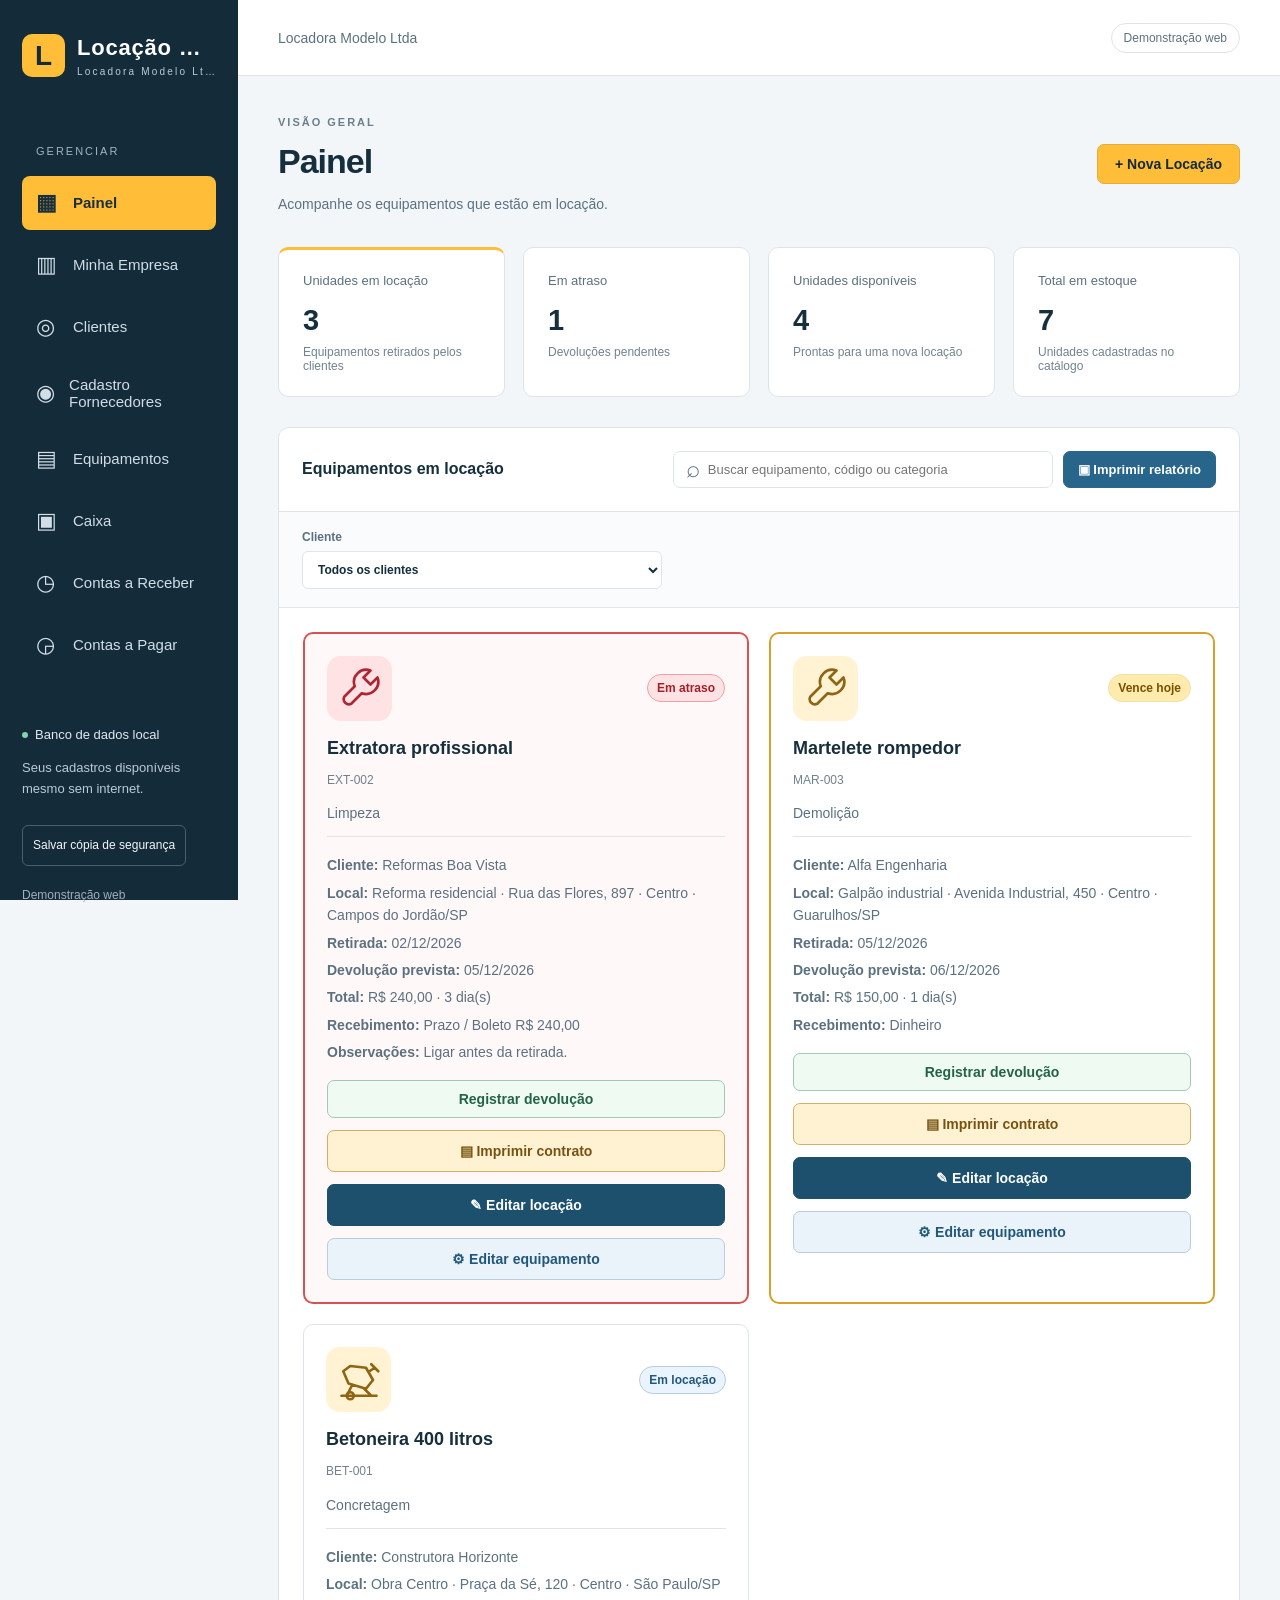
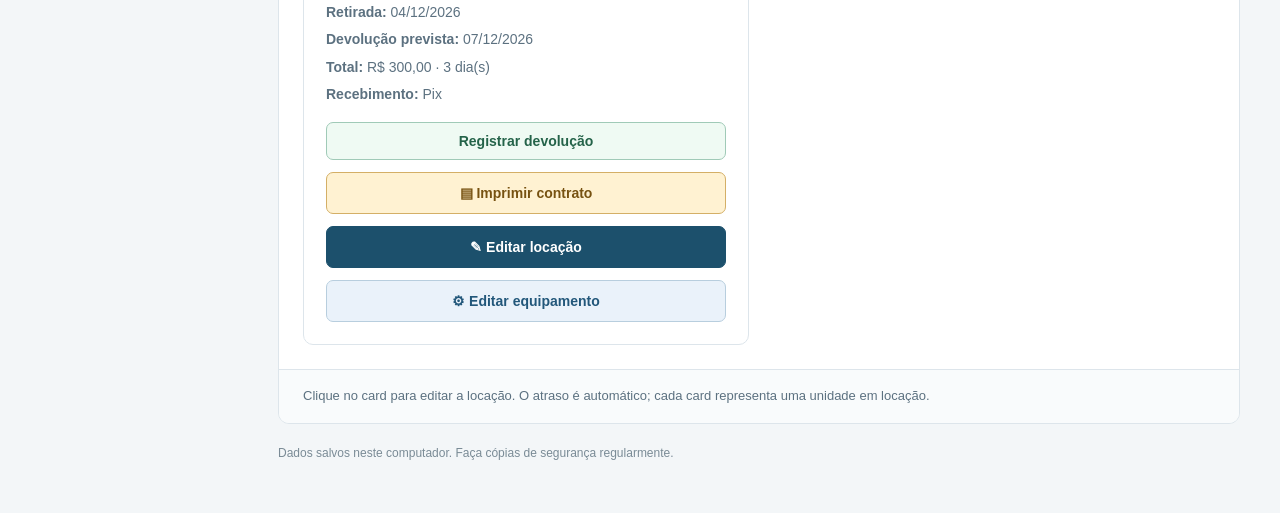
==== docs/index.html @ 682573c7 "Publica demonstracao web do sistema" ====
<!doctype html>
<html lang="pt-BR"><head><meta charset="utf-8"><meta name="viewport" content="width=device-width,initial-scale=1"><meta http-equiv="Content-Security-Policy" content="default-src 'self'; script-src 'self'; style-src 'self'; img-src 'self' data:; connect-src 'none'; object-src 'none'; base-uri 'none'; form-action 'none'"><title>Locação • Gestão de equipamentos</title><link rel="stylesheet" href="style.css"></head>
<body><div class="shell"><aside class="sidebar"><div class="brand"><span class="brand-icon" id="brand-icon"><span id="brand-letter">L</span><img id="brand-logo" alt="Logotipo da empresa" hidden></span><div class="brand-copy"><strong id="brand-name">LOCAÇÃO</strong><small id="brand-tagline">EQUIPAMENTOS</small></div></div><p class="nav-label">GERENCIAR</p><nav aria-label="Navegação principal"><button class="nav-item active" data-view="dashboard" aria-current="page"><span aria-hidden="true">▦</span> Painel</button><button class="nav-item" data-view="company"><span aria-hidden="true">▥</span> Minha Empresa</button><button class="nav-item" data-view="clients"><span aria-hidden="true">◎</span> Clientes</button><button class="nav-item" data-view="suppliers"><span aria-hidden="true">◉</span> Cadastro Fornecedores</button><button class="nav-item" data-view="equipment"><span aria-hidden="true">▤</span> Equipamentos</button><button class="nav-item" data-view="cash"><span aria-hidden="true">▣</span> Caixa</button><button class="nav-item" data-view="receivables"><span aria-hidden="true">◷</span> Contas a Receber</button><button class="nav-item" data-view="payables"><span aria-hidden="true">◶</span> Contas a Pagar</button></nav><div class="sidebar-foot"><div class="local-badge"><span></span> Banco de dados local</div><p>Seus cadastros disponíveis<br>mesmo sem internet.</p><button id="backup" class="backup-button">Salvar cópia de segurança</button><small>Demonstração web</small></div></aside>
<main><header class="topbar"><span id="topbar-company">Construção & manutenção</span><span class="pill">Demonstração web</span></header><div class="content"><div class="title-row"><div><p class="eyebrow">CADASTROS</p><h1 id="title">Clientes</h1><p id="subtitle">Seus clientes e os endereços de cada obra, em um só lugar.</p></div><button id="new-record" class="primary">+ Novo cliente</button></div><div class="stats" id="stats"></div><section class="list-panel" aria-label="Cadastros"><div class="list-toolbar"><h2 id="list-title">Todos os clientes</h2><div class="list-toolbar-actions"><label class="search"><span aria-hidden="true">⌕</span><input id="search" type="search" placeholder="Buscar nome, CPF/CNPJ ou telefone" aria-label="Buscar cadastros"></label><button id="print-report" type="button" class="report-button">▣ Imprimir relatório</button></div></div><div id="cash-query" class="cash-query"><button id="toggle-cash-query" type="button" class="secondary">⌕ Consultar outro período</button><div id="cash-controls" class="cash-controls" hidden><label>Período<select id="cash-period"><option value="today">Hoje</option><option value="7">Últimos 7 dias</option><option value="30">Últimos 30 dias</option><option value="month">Este mês</option><option value="all">Todo o período</option></select></label><label>Forma de pagamento<select id="cash-method"><option value="all">Todas as formas</option><option value="cash">Dinheiro</option><option value="pix">Pix</option><option value="debit">Débito</option><option value="credit">Crédito</option></select></label><div class="cash-breakdown"><h3>Resumo por forma de pagamento</h3><div id="cash-summary"></div></div><label class="cash-quick-search">Buscar movimentação<input id="cash-search" type="search" placeholder="Cliente ou equipamento"></label></div></div><div id="records" aria-live="polite"><div class="empty">Carregando cadastros…</div></div></section><p class="footnote">Dados salvos neste computador. Faça cópias de segurança regularmente.</p></div></main></div>
<dialog id="editor" aria-labelledby="editor-title"><form id="record-form" novalidate><header class="dialog-header"><div><p class="eyebrow">CADASTRO</p><h2 id="editor-title">Novo cliente</h2></div><button type="button" class="icon-button" id="close-editor" aria-label="Fechar cadastro">×</button></header><div id="editor-tabs" role="tablist" aria-label="Dados do cadastro"></div><div id="form-body"></div><div id="form-error" role="alert" hidden></div><footer class="dialog-footer"><span>* Campos obrigatórios</span><div><button type="button" id="cancel-editor" class="secondary">Cancelar</button><button type="submit" id="save" class="primary">Salvar cadastro</button></div></footer></form></dialog>
<dialog id="confirm" aria-labelledby="confirm-title"><h2 id="confirm-title">Excluir cadastro?</h2><p id="confirm-text"></p><div class="confirm-actions"><button id="cancel-delete" class="secondary">Cancelar</button><button id="confirm-delete" class="danger">Excluir cadastro</button></div></dialog><div id="toast" role="status" hidden></div><script src="demo-api.js"></script><script src="equipment-icons.js"></script><script src="rental-status.js"></script><script src="renderer.js"></script></body></html>
---- docs/style.css ----
:root{color-scheme:light;--ink:#162f3d;--muted:#5c7180;--line:#dde5eb;--yellow:#ffbd38;--navy:#142b3a;--bg:#f3f6f8;font-family:Arial,Helvetica,sans-serif;font-size:16px;color:var(--ink);background:var(--bg)}*{box-sizing:border-box}body{margin:0}button,input,textarea,select{font:inherit}button{cursor:pointer}button:disabled{opacity:.6;cursor:wait}button:focus-visible,input:focus-visible,select:focus-visible,textarea:focus-visible{outline:3px solid #b67b08;outline-offset:3px}[hidden]{display:none!important}.shell{display:flex;min-height:100vh}.sidebar{width:238px;flex-shrink:0;background:var(--navy);color:white;padding:34px 22px;display:flex;flex-direction:column;position:fixed;height:100vh}.brand{display:flex;align-items:center;gap:12px;margin-bottom:66px}.brand-icon{display:grid;place-items:center;width:43px;height:43px;border-radius:10px;background:var(--yellow);color:var(--navy);font-size:28px;font-weight:bold}.brand strong{display:block;font-size:22px;letter-spacing:.8px}.brand small{font-size:10px;letter-spacing:2.2px;color:#b9cbd6;display:block;margin-top:5px}.nav-label{font-size:11px;letter-spacing:2px;color:#a2b5c1;margin:0 14px 15px}.nav-item{border:0;color:#d1dee7;background:none;display:flex;align-items:center;gap:12px;width:100%;text-align:left;padding:14px;border-radius:8px;margin-bottom:8px;font-size:15px}.nav-item.active{background:#ffbd38;color:#1a303e;font-weight:700}.nav-item:hover:not(.active){background:#213e50}.nav-item>span{font-size:22px;width:25px}.sidebar-foot{margin-top:auto;font-size:13px;color:#bacbd6;line-height:1.6;padding-top:45px}.local-badge{display:flex;align-items:center;gap:7px;color:#e0eaf0;font-size:13px}.local-badge>span{width:6px;height:6px;border-radius:50%;background:#82d4ac}.backup-button{background:transparent;color:#f4f7f9;border:1px solid #466072;border-radius:6px;font-size:12px;padding:10px;margin:12px 0 20px;text-align:left}.sidebar-foot small{display:block;color:#9eb1bd;font-size:12px}main{margin-left:238px;flex:1;min-width:0}.topbar{height:76px;background:white;border-bottom:1px solid var(--line);display:flex;align-items:center;justify-content:space-between;padding:0 40px;font-size:14px;color:var(--muted)}.pill{border:1px solid var(--line);border-radius:20px;font-size:12px;padding:7px 12px}.content{padding:38px 40px}.title-row{display:flex;justify-content:space-between;align-items:center;gap:20px;margin-bottom:32px}.eyebrow{font-size:11px;letter-spacing:2px;font-weight:700;color:#6b7f8d;margin:0 0 10px}h1{font-size:34px;letter-spacing:-1px;margin:0 0 12px}h2{font-size:18px;margin:0;font-weight:600}p{line-height:1.6}.title-row p:last-child{margin:0;color:var(--muted);font-size:14px}.primary,.secondary,.danger{padding:11px 17px;border-radius:7px;border:1px solid transparent;font-size:14px;font-weight:600;white-space:nowrap}.primary{background:var(--yellow);color:#142b3a;border-color:#e6ac35}.primary:hover{background:#f3af24}.secondary{background:white;border-color:var(--line);color:var(--ink)}.danger{background:#b72c3c;color:white}.stats{display:grid;grid-template-columns:repeat(3,minmax(0,1fr));gap:18px;margin-bottom:30px}.stat{border:1px solid var(--line);border-radius:10px;background:#fff;padding:23px 24px;position:relative}.stat:first-child{border-top:3px solid var(--yellow);padding-top:21px}.stat p{font-size:13px;margin:0 0 12px;color:var(--muted)}.stat strong{font-size:29px;letter-spacing:-.7px}.stat small{font-size:12px;display:block;color:#71838e;margin-top:8px}.list-panel{background:white;border:1px solid var(--line);border-radius:11px;overflow:hidden}.list-toolbar{padding:23px;display:flex;align-items:center;justify-content:space-between;gap:16px;border-bottom:1px solid var(--line)}.list-toolbar h2{font-size:16px}.search{display:flex;align-items:center;border:1px solid var(--line);border-radius:7px;padding:0 12px;gap:8px;max-width:380px;width:50%;color:#627884}.search span{font-size:24px}.search input{border:0;width:100%;padding:10px 0;background:transparent;outline-offset:0;font-size:13px;min-width:0}.empty{min-height:285px;display:flex;justify-content:center;align-items:center;flex-direction:column;text-align:center;padding:36px;gap:12px}.empty-icon{font-size:28px;color:#96701f;background:#fff4d9;width:58px;height:58px;display:grid;place-items:center;border-radius:14px;margin-bottom:5px}.empty h3{font-size:18px;margin:0}.empty p{color:var(--muted);max-width:400px;font-size:14px;margin:0}.empty button{margin-top:10px}.table-wrap{overflow-x:auto}table{width:100%;border-collapse:collapse;font-size:14px}th{text-align:left;font-size:11px;letter-spacing:.7px;text-transform:uppercase;color:#6b7e8a;background:#f9fbfc;padding:16px 23px;font-weight:600}td{padding:19px 23px;border-top:1px solid #edf1f4;vertical-align:middle}td strong{font-size:14px;display:block;word-break:break-word}td small{display:block;margin-top:6px;font-size:12px;color:#71818c}td .tag{font-size:12px;color:#526c7b;background:#eef3f6;border-radius:5px;padding:5px 8px;display:inline-block;white-space:nowrap}td .money{font-variant-numeric:tabular-nums;white-space:nowrap}td.actions{white-space:nowrap;padding-left:10px}.edit-button,.delete-button{font-size:12px;background:none;border:0;padding:8px;color:#22546d}.delete-button{color:#a53444}.footnote{font-size:12px;color:#7a8b96;margin-top:20px}dialog{border:1px solid var(--line);border-radius:13px;padding:0;color:var(--ink);box-shadow:0 25px 100px #102a3c40;width:min(830px,94vw);max-height:92vh}dialog::backdrop{background:#10233088;backdrop-filter:blur(2px)}.dialog-header{padding:23px 28px;display:flex;justify-content:space-between;align-items:center;border-bottom:1px solid var(--line)}.dialog-header h2{font-size:23px}.dialog-header .eyebrow{margin-bottom:6px}.icon-button{background:transparent;border:0;font-size:28px;color:#657b89;line-height:1;padding:5px 10px}#editor-tabs{display:flex;border-bottom:1px solid var(--line);padding:0 28px;gap:25px}.tab{border:0;background:none;font-size:14px;padding:17px 0;color:var(--muted);border-bottom:3px solid transparent}.tab[aria-selected=true]{color:#142b3a;border-bottom-color:var(--yellow);font-weight:bold}#form-body{padding:26px 28px;min-height:260px;max-height:calc(92vh - 245px);overflow-y:auto}.grid{display:grid;grid-template-columns:1fr 1fr;gap:20px}.field{display:flex;flex-direction:column;gap:8px;font-size:13px;font-weight:600;min-width:0}.field input,.field textarea,.field select{border:1px solid #cad6df;border-radius:6px;padding:11px 12px;background:white;width:100%;color:var(--ink);font-size:14px;font-weight:400}.field textarea{resize:vertical;min-height:80px}.wide{grid-column:1/-1}.hint{font-size:13px;color:var(--muted);margin:0 0 22px;line-height:1.6}.address-card,.promo-card{border:1px solid var(--line);border-radius:9px;background:#f9fbfc;padding:20px;margin-bottom:18px}.card-header{display:flex;align-items:center;justify-content:space-between;margin-bottom:18px}.card-header h3{font-size:14px;margin:0}.remove-row{background:none;border:0;color:#b13e4e;font-size:12px;padding:7px}.add-row{width:100%;border:1px dashed #95a9b6;background:#f7fafc;color:#294f66;font-size:14px;border-radius:7px;padding:14px}.dialog-footer{padding:20px 28px;border-top:1px solid var(--line);display:flex;align-items:center;justify-content:space-between;background:white;gap:12px}.dialog-footer>span{font-size:12px;color:var(--muted)}.dialog-footer>div{display:flex;gap:10px}#form-error{margin:0 28px 14px;padding:12px 14px;border-radius:6px;background:#fff0f1;color:#a12335;font-size:14px}.promo-grid{display:grid;grid-template-columns:1fr 1.4fr auto;gap:15px;align-items:end}.promo-note{margin:12px 0 0;font-size:12px;color:#5b7482}.promo-note strong{color:#2d5265}#confirm{width:min(440px,92vw);padding:28px}#confirm p{font-size:14px;color:var(--muted);overflow-wrap:anywhere}.confirm-actions{display:flex;justify-content:flex-end;gap:10px;margin-top:25px}#toast{position:fixed;bottom:28px;right:28px;max-width:500px;border-radius:8px;background:#183f34;color:white;padding:16px 22px;font-size:14px;box-shadow:0 8px 28px #0002;z-index:10}.load-error{color:#a12335}.editor-empty{padding:20px 5px 28px;text-align:center;color:var(--muted);font-size:14px}.table-wrap th:last-child{text-align:right}.note-cell{max-width:210px}@media(max-width:1050px){.sidebar{width:200px;padding:28px 15px}main{margin-left:200px}.content{padding:28px 24px}.topbar{padding:0 24px}.stat{padding:18px 16px}.title-row{align-items:flex-start}.stats{gap:10px}.list-toolbar{padding:17px}th,td{padding:15px}.brand strong{font-size:19px}}@media(max-width:760px){.sidebar{position:static;width:100%;height:auto;padding:14px;flex-direction:row;align-items:center;gap:15px}.shell{display:block}.brand{margin:0}.brand small,.brand-icon,.nav-label,.sidebar-foot{display:none}.sidebar nav{display:flex;gap:8px}.nav-item{margin:0;padding:8px}.nav-item>span{display:none}main{margin-left:0}.topbar{display:none}.content{padding:22px 16px}.title-row{flex-direction:column;gap:14px}.stat{padding:14px}.stat strong{font-size:23px}.stats{grid-template-columns:1fr}.stat small{display:none}.list-toolbar{flex-direction:column;align-items:stretch}.search{width:100%;max-width:none}.grid{grid-template-columns:1fr}.promo-grid{grid-template-columns:1fr}.dialog-footer{padding:15px}.dialog-footer>span{display:none}#form-body{padding:20px}.dialog-header{padding:20px}}
.equipment-state{margin-top:22px}.equipment-state .hint{margin-bottom:0}.equipment-cards{display:grid;grid-template-columns:repeat(auto-fill,minmax(230px,1fr));gap:20px;padding:24px}.equipment-card{border:1px solid var(--line);border-radius:10px;padding:22px;background:#fff;min-width:0;display:flex;flex-direction:column;gap:12px}.equipment-card-top{display:flex;align-items:center;justify-content:space-between;gap:12px}.equipment-symbol{width:65px;height:65px;background:#fff3d4;border-radius:14px;display:grid;place-items:center;color:#8f6412}.equipment-symbol svg{width:42px;height:42px}.rented-badge{font-size:12px;font-weight:600;color:#946007;background:#fff5db;border:1px solid #f3dfac;border-radius:20px;padding:6px 9px;white-space:nowrap}.equipment-card h3{margin:5px 0 0;font-size:18px;overflow-wrap:anywhere}.equipment-card p{font-size:14px;color:var(--muted);margin:0;overflow-wrap:anywhere}.equipment-card .card-code{font-size:12px;color:#71818c}.equipment-card button{margin-top:auto;align-self:flex-start;padding:9px 0;font-size:14px}.panel-help{padding:16px 24px;border-top:1px solid var(--line);font-size:13px;color:var(--muted);margin:0;background:#f9fbfc}
/* Os cadastros ocupam toda a área do aplicativo; apenas os campos rolam. */
#editor{position:fixed;inset:0;margin:0;width:100%;height:100%;max-width:none;max-height:none;border:0;border-radius:0;overflow:hidden}
#editor #record-form{height:100%;display:flex;flex-direction:column;min-height:0}
#editor .dialog-header,#editor #editor-tabs,#editor .dialog-footer,#editor #form-error{flex-shrink:0}
#editor #form-body{flex:1;min-height:0;max-height:none;overflow-y:auto}
body:has(#editor[open]){overflow:hidden}
#rental-editor{position:fixed;inset:0;margin:0;width:100%;height:100%;max-width:none;max-height:none;border:0;border-radius:0;overflow:hidden}
#rental-form{height:100%;display:flex;flex-direction:column;min-height:0}#rental-editor .dialog-header,#rental-editor .dialog-footer,#rental-error{flex-shrink:0}.rental-body{flex:1;min-height:0;overflow-y:auto;padding:28px}.rental-quote{display:flex;flex-wrap:wrap;align-items:center;gap:20px;background:#fff5dc;border:1px solid #f0d99c;padding:24px;border-radius:8px}.rental-quote strong{font-size:26px}.rental-quote span{font-size:14px}#rental-error{margin:0 28px 14px;padding:12px 14px;border-radius:6px;background:#fff0f1;color:#a12335;font-size:14px}.rental-details{border-top:1px solid var(--line);padding-top:12px}.rental-details p{font-size:13px;margin:5px 0}.equipment-card .secondary{padding:10px 14px}body:has(#rental-editor[open]){overflow:hidden}#rental-help{margin-top:20px}
.equipment-cards{grid-template-columns:repeat(auto-fill,minmax(310px,1fr))}.equipment-card[data-rental-id]{cursor:pointer}.equipment-card[data-rental-id]:hover{box-shadow:0 5px 18px #142b3a15;border-color:#6b91aa}.equipment-card:focus-visible{outline:3px solid #286890;outline-offset:2px}.equipment-card.overdue{border:2px solid #d95252;background:#fff8f8}.rented-badge.overdue{color:#a22028;background:#ffe2e4;border-color:#eda1a7}.equipment-card.overdue .equipment-symbol{background:#ffe2e4;color:#ae2633}.equipment-card.today{border:2px solid #d7a028}.rented-badge.today{background:#ffecac;color:#795000}.equipment-card .rental-edit,.equipment-card .equipment-edit{width:100%;padding:12px 16px;border-radius:7px;border:1px solid;font-size:14px;font-weight:600;cursor:pointer;margin:0}.rental-edit{background:#1c506c;color:white;border-color:#1c506c!important}.equipment-edit{background:#eaf2fa;color:#22577a;border-color:#b8cede!important}.equipment-card .secondary{width:100%;color:#246349;border-color:#a0cab7;background:#effaf3;margin:0}.rental-details p{font-size:14px}.rental-details{overflow-wrap:anywhere}.stats{grid-template-columns:repeat(auto-fit,minmax(180px,1fr))}input:disabled,select:disabled{background:#eff3f6!important;color:#445d6d!important;opacity:1}.rented-badge.active{background:#eaf4ff;color:#22577a;border-color:#b8cede}
#contract-editor{position:fixed;inset:0;margin:0;width:100%;height:100%;max-width:none;max-height:none;border:0;border-radius:0;overflow:hidden}#contract-form{height:100%;display:flex;flex-direction:column;min-height:0}#contract-editor .dialog-header,#contract-editor .dialog-footer,#contract-error{flex-shrink:0}#contract-error{margin:0 28px 14px;padding:12px;background:#fff0f1;color:#a12335}#contract-terms{font-size:16px;line-height:1.5;min-height:350px}.contract-summary{font-weight:bold;background:#f0f4f7;border-radius:6px;padding:14px;margin:0 0 20px}.equipment-card .contract-button{width:100%;padding:12px;border-radius:7px;border:1px solid #d4af66;background:#fff2d2;color:#775211;font-size:14px;font-weight:600;margin:0}.dialog-footer>div{flex-wrap:wrap}body:has(#contract-editor[open]){overflow:hidden}
.contract-client-section{background:#f4faf7;border:1px solid #bed9cd;border-radius:9px;padding:22px;margin-bottom:24px}.contract-client-section h3{margin:0 0 12px;font-size:18px;color:#235640}.contract-client-section input,.contract-client-section textarea{background:#fff;color:#314e42}.contract-client-section textarea{resize:vertical;line-height:1.5}#contract-company-settings{border:1px solid var(--line);border-radius:8px;padding:20px;margin-bottom:24px}#contract-company-settings summary{font-size:16px;font-weight:600;cursor:pointer}#contract-company-settings[open] summary{margin-bottom:18px}

/* Caixa */
.cash-stats{grid-template-columns:repeat(4,minmax(0,1fr))}.cash-stats .stat{border:0;border-radius:12px;color:#fff;padding:20px}.cash-stats .stat p,.cash-stats .stat small{color:#fff;opacity:.92}.cash-stats .stat:first-child{border-top:0;padding-top:20px}.cash-stats .stat strong{font-size:27px}.cash-in{background:#42a943}.cash-out{background:#ef3e32}.cash-balance{background:#208fe4}.cash-money{background:#fa9800}.cash-controls{padding:20px 23px;display:grid;grid-template-columns:minmax(180px,1fr) minmax(180px,1fr) minmax(300px,2fr);align-items:end;gap:16px;border-bottom:1px solid var(--line);background:#f9fbfc}.cash-controls>label{display:grid;gap:7px;font-size:12px;font-weight:600;color:var(--muted)}.cash-controls select,.cash-controls input{width:100%;padding:10px 11px;border:1px solid var(--line);border-radius:6px;background:white;color:var(--ink);font:inherit}.cash-breakdown{grid-column:1/-1;background:#1d1d39;border-radius:10px;padding:16px;color:#fff}.cash-breakdown h3{margin:0 0 12px;font-size:14px}.cash-breakdown #cash-summary{display:grid;grid-template-columns:repeat(4,1fr);gap:10px}.cash-payment{padding:13px;border-radius:8px;display:grid;gap:6px;background:#42a943;font-size:12px}.cash-payment strong{font-size:16px}.cash-payment.pix{background:#fa9800}.cash-payment.debit{background:#208fe4}.cash-payment.credit{background:#9625ac}.cash-quick-search{grid-column:1/-1}.cash-tag{display:inline-block;border-radius:16px;padding:5px 9px;background:#e5f6e7;color:#227c2a;font-size:12px;font-weight:700}.cash-amount{color:#24832b;font-weight:700;white-space:nowrap}.cash-table th:last-child,.cash-table td:last-child{text-align:right}.cash-controls[hidden]{display:none!important}
@media(max-width:950px){.cash-stats{grid-template-columns:repeat(2,minmax(0,1fr))}.cash-controls{grid-template-columns:1fr 1fr}.cash-breakdown{grid-column:1/-1}}
@media(max-width:620px){.cash-stats{grid-template-columns:1fr 1fr}.cash-stats .stat{padding:14px}.cash-stats .stat strong{font-size:20px}.cash-breakdown #cash-summary{grid-template-columns:1fr 1fr}.cash-controls{padding:14px;gap:10px}.cash-controls>label{grid-column:1/-1}}

/* Recebimento dividido */
.payment-box{border:1px solid #d8e2e8;border-radius:10px;background:#f8fbfc;padding:17px}.payment-box-header{display:flex;justify-content:space-between;align-items:center;gap:15px}.payment-box-header strong{font-size:13px}.payment-box-header p{margin:5px 0 0;color:var(--muted);font-size:12px}.payment-add{border:0;border-radius:7px;background:#225f91;color:#fff;padding:10px 13px;font-weight:700;font-size:13px}.payment-add:hover{background:#174c78}#payment-picker{display:grid;grid-template-columns:repeat(4,1fr) auto;gap:10px;align-items:end;margin:16px 0}.payment-methods{display:grid;grid-template-columns:repeat(4,1fr);gap:8px;grid-column:1/-1}.payment-methods button{border:0;border-radius:6px;padding:11px 7px;color:#fff;font-weight:700}.payment-methods button[data-payment-method=cash]{background:#3d8d54}.payment-methods button[data-payment-method=pix]{background:#b17820}.payment-methods button[data-payment-method=debit]{background:#327bb2}.payment-methods button[data-payment-method=credit]{background:#7c3a98}.payment-methods button.selected{outline:3px solid #172e3d;outline-offset:2px}.payment-totals{display:flex;gap:12px;flex-wrap:wrap;margin-top:14px}.payment-totals span{background:#e8eff3;border-radius:7px;padding:9px 11px;font-size:12px;color:#4c6472}.payment-totals strong{display:block;font-size:16px;color:var(--ink);margin-top:3px}.payment-totals .paid{background:#dff3e3;color:#207139}.payment-totals .remaining{background:#fff1d5;color:#9a6210}.registered-payments{display:flex;flex-wrap:wrap;gap:8px;margin-top:12px}.registered-payments span{border-radius:16px;background:#e7f0f7;color:#1d526f;padding:7px 10px;font-size:12px}.registered-payments button{border:0;background:transparent;color:#9c2634;font-weight:bold;font-size:15px;padding:0 0 0 6px}.payment-empty{margin:13px 0 0!important}@media(max-width:700px){.payment-box-header{align-items:flex-start;flex-direction:column}.payment-methods{grid-template-columns:1fr 1fr}#payment-picker{grid-template-columns:1fr}.payment-add{width:100%}}
.cash-query{padding:18px 23px 0;background:#f9fbfc;border-bottom:1px solid var(--line)}.cash-query .secondary{color:#22577a;border-color:#b8cede;background:#eaf2fa}.cash-query .cash-controls{margin:16px -23px 0}.cash-query .cash-controls[hidden]{display:none!important}
@media(max-width:620px){.cash-query{padding:14px 14px 0}.cash-query .cash-controls{margin:14px -14px 0}}
.payment-methods{grid-template-columns:repeat(5,1fr)}.payment-methods button[data-payment-method=term]{background:#d64c3f;color:#fff}.payment-methods button[data-payment-method=term]:hover{background:#b7382c}@media(max-width:900px){.payment-methods{grid-template-columns:repeat(3,1fr)}}
.collection-status{display:inline-block;padding:6px 9px;border-radius:16px;font-size:12px;font-weight:700}.collection-status.waiting{background:#ffe1df;color:#a62d28;border:1px solid #f0aaa5}.collection-status.generated{background:#e4f1ff;color:#1f6094;border:1px solid #afd0ed}.collection-status.finalized{background:#e3f5e6;color:#23763d;border:1px solid #aad8b5}.overdue-text{color:#b52d2d}
.receivable-actions{white-space:nowrap}.receivable-action{width:33px;height:33px;border:0;border-radius:7px;margin:0 3px;color:#fff;font-size:17px;font-weight:700}.receivable-action.edit{background:#276c9d}.receivable-action.generate{background:#a26b18}.receivable-action.receive{background:#2f8a45}#receivable-error{margin-top:16px;padding:12px;border-radius:6px;background:#fff0f1;color:#a12335;font-size:14px}
.receivable-filters{display:flex;gap:10px;padding:18px 23px;border-bottom:1px solid var(--line);background:#f9fbfc}.receivable-filters .active{background:#ffbd36;border-color:#ffbd36;color:#142c3c}
.registered-payments{display:flex;flex-wrap:wrap;gap:10px;margin-top:14px}.registered-payment{position:relative;min-width:190px;padding:13px 42px 13px 16px;border-radius:9px;color:#fff;display:grid;gap:3px;font-size:13px}.registered-payment strong{font-size:20px}.registered-payment button{position:absolute;right:10px;top:50%;transform:translateY(-50%);width:26px;height:26px;border:0;border-radius:50%;background:rgba(255,255,255,.22);color:#fff;font-size:18px}.registered-payment.cash{background:#3e9253}.registered-payment.pix{background:#bd811b}.registered-payment.debit{background:#347fb5}.registered-payment.credit{background:#7c3998}.registered-payment.term{background:#d95043}
.dashboard-filter{padding:18px 23px;border-bottom:1px solid var(--line);background:#f9fbfc}.dashboard-filter label{display:grid;gap:7px;max-width:360px;font-size:12px;font-weight:700;color:var(--muted)}.dashboard-filter select{padding:10px 11px;border:1px solid var(--line);border-radius:6px;background:#fff;color:var(--ink);font:inherit}

/* Minha Empresa */
.company-stat{border-top:4px solid transparent!important}.company-stat.received{border-top-color:#3e9a55!important;background:#f6fcf7}.company-stat.paid{border-top-color:#e14c43!important;background:#fff8f7}.company-stat.balance{border-top-color:#278fd2!important;background:#f5faff}.company-stat.rentals{border-top-color:#f2ad27!important;background:#fffaf0}.company-toolbar{display:flex;justify-content:space-between;align-items:end;gap:20px;padding:18px 23px;background:#f8fafb;border-bottom:1px solid var(--line)}.company-toolbar label{display:grid;gap:7px;font-size:12px;font-weight:700;color:var(--muted);min-width:220px}.company-toolbar select{padding:10px 12px;border:1px solid #cbd8e0;border-radius:7px;background:#fff;color:var(--ink)}.company-toolbar>span{font-size:12px;color:var(--muted);text-align:right}.company-open-grid{display:grid;grid-template-columns:repeat(4,minmax(0,1fr));gap:14px;padding:22px 23px;background:#fff;border-bottom:1px solid var(--line)}.company-open-grid article{padding:17px;border:1px solid var(--line);border-radius:9px;background:#f8fbfc}.company-open-grid article.attention{background:#fff8ec;border-color:#f1d193}.company-open-grid span,.company-open-grid small{display:block;color:var(--muted);font-size:12px}.company-open-grid strong{display:block;font-size:22px;margin:8px 0}.company-grid{display:grid;grid-template-columns:1fr 1fr;gap:18px;padding:22px 23px;background:#f4f7f9}.company-panel{min-width:0;background:#fff;border:1px solid var(--line);border-radius:10px;padding:20px}.company-panel.company-wide{grid-column:1/-1}.company-heading{display:flex;justify-content:space-between;align-items:flex-start;gap:16px;margin-bottom:20px}.company-heading h3{font-size:16px;margin:0}.company-heading p{font-size:12px;color:var(--muted);margin:5px 0 0}.company-legend{display:flex;gap:15px;font-size:12px;color:var(--muted)}.company-legend span:before{content:"";display:inline-block;width:10px;height:10px;border-radius:3px;margin-right:6px}.company-legend .in:before{background:#3e9a55}.company-legend .out:before{background:#e14c43}.movement-chart{height:240px;display:flex;gap:8px;align-items:stretch;border-bottom:1px solid #cfdbe2;padding:10px 5px 0}.movement-column{flex:1;min-width:28px;display:flex;flex-direction:column;justify-content:flex-end;align-items:center;gap:8px;height:100%}.movement-column>span{height:24px;font-size:11px;color:#627783;white-space:nowrap}.movement-bars{height:185px;width:100%;display:flex;justify-content:center;align-items:flex-end;gap:3px}.movement-bars i{display:block;width:min(18px,42%);min-height:0;border-radius:4px 4px 0 0}.movement-bars .in{background:#3e9a55}.movement-bars .out{background:#e14c43}.ranking-list,.method-list{display:grid;gap:14px}.ranking-row{display:grid;grid-template-columns:28px 1fr auto;gap:10px;align-items:center}.ranking-row>b{width:28px;height:28px;display:grid;place-items:center;border-radius:50%;background:#fff0c7;color:#895d09}.ranking-row>div{display:grid;gap:6px;min-width:0}.ranking-row span{font-size:13px;font-weight:600;white-space:nowrap;overflow:hidden;text-overflow:ellipsis}.ranking-row i,.method-list i{display:block;height:8px;border-radius:5px;background:#edf2f5;overflow:hidden}.ranking-row em,.method-list em{display:block;height:100%;border-radius:5px;background:#e9a824}.ranking-row>strong{font-size:15px}.method-list>div{display:grid;grid-template-columns:95px 1fr 90px;gap:10px;align-items:center}.method-list span{font-size:12px}.method-list strong{text-align:right;font-size:12px}.method-list i.cash{background:linear-gradient(90deg,#3e9253 var(--amount),#edf2f5 var(--amount))}.method-list i.pix{background:linear-gradient(90deg,#bd811b var(--amount),#edf2f5 var(--amount))}.method-list i.debit{background:linear-gradient(90deg,#347fb5 var(--amount),#edf2f5 var(--amount))}.method-list i.credit{background:linear-gradient(90deg,#7c3998 var(--amount),#edf2f5 var(--amount))}.method-list i.term{background:linear-gradient(90deg,#d95043 var(--amount),#edf2f5 var(--amount))}.company-empty{min-height:180px;display:grid;place-items:center;text-align:center;color:var(--muted);font-size:13px}.attention-panel{border-left:4px solid #e5a527}.attention-list{display:grid;grid-template-columns:repeat(4,1fr);gap:12px}.attention-list>div{display:flex;align-items:center;justify-content:space-between;gap:10px;padding:15px;border-radius:8px;background:#f7fafb;font-size:13px}.attention-list strong{font-size:21px;color:#a9660e}
@media(max-width:1050px){.company-open-grid{grid-template-columns:1fr 1fr}.company-grid{grid-template-columns:1fr}.company-panel.company-wide{grid-column:auto}.attention-list{grid-template-columns:1fr 1fr}.movement-chart{overflow-x:auto}.movement-column{min-width:38px}}
@media(max-width:620px){.company-toolbar{align-items:stretch;flex-direction:column}.company-toolbar>span{text-align:left}.company-open-grid{grid-template-columns:1fr 1fr;padding:14px}.company-grid{padding:14px}.company-open-grid strong{font-size:18px}.company-legend{flex-direction:column;gap:5px}.attention-list{grid-template-columns:1fr}.method-list>div{grid-template-columns:78px 1fr}.method-list strong{grid-column:2;text-align:left}.movement-chart{height:210px}}
.movement-bars .in{fill:#3e9a55}.movement-bars .out{fill:#e14c43}.ranking-row progress,.method-list progress{appearance:none;-webkit-appearance:none;width:100%;height:8px;border:0;border-radius:5px;overflow:hidden;background:#edf2f5}.ranking-row progress::-webkit-progress-bar,.method-list progress::-webkit-progress-bar{background:#edf2f5;border-radius:5px}.ranking-row progress::-webkit-progress-value{background:#e9a824;border-radius:5px}.method-list progress.cash::-webkit-progress-value{background:#3e9253}.method-list progress.pix::-webkit-progress-value{background:#bd811b}.method-list progress.debit::-webkit-progress-value{background:#347fb5}.method-list progress.credit::-webkit-progress-value{background:#7c3998}.method-list progress.term::-webkit-progress-value{background:#d95043}
.company-subnav{display:flex;gap:24px;padding:0 23px;border-bottom:1px solid var(--line);background:#fff}.company-subnav button{border:0;border-bottom:3px solid transparent;background:transparent;color:var(--muted);padding:17px 2px 14px;font-weight:600;font-size:14px}.company-subnav button.active{border-bottom-color:var(--yellow);color:var(--ink)}.company-form{padding:26px 28px;background:#fff}.company-form-intro{display:flex;align-items:flex-start;justify-content:space-between;gap:20px;margin-bottom:25px;padding-bottom:20px;border-bottom:1px solid var(--line)}.company-form-intro h3{margin:0;font-size:18px}.company-form-intro p{margin:6px 0 0;color:var(--muted);font-size:13px}.company-form-intro>span{padding:7px 11px;border-radius:18px;background:#e7f4ea;color:#28723d;font-size:12px;font-weight:700;white-space:nowrap}.company-form textarea{min-height:90px}.company-form footer{display:flex;align-items:center;justify-content:space-between;gap:18px;margin-top:25px;padding-top:20px;border-top:1px solid var(--line)}.company-form footer p{margin:0;color:var(--muted);font-size:12px}.company-form-error{margin-top:18px;padding:12px 14px;border-radius:7px;background:#fff0f1;color:#a12335;font-size:14px}
@media(max-width:620px){.company-subnav{gap:14px;padding:0 14px}.company-form{padding:20px 16px}.company-form-intro,.company-form footer{align-items:stretch;flex-direction:column}.company-form footer button{width:100%}}
.brand-copy{min-width:0;flex:1}.brand strong{white-space:nowrap;overflow:hidden;text-overflow:ellipsis}.brand small{white-space:nowrap;overflow:hidden;text-overflow:ellipsis}.brand-icon{overflow:hidden;flex-shrink:0}.brand-icon img{display:block;width:100%;height:100%;object-fit:contain;background:#fff}.company-logo-field{display:flex;align-items:center;gap:20px;padding:18px;margin-bottom:24px;border:1px solid var(--line);border-radius:10px;background:#f8fafb}.company-logo-preview{width:96px;height:96px;flex:0 0 96px;display:grid;place-items:center;border:1px dashed #9fb0bb;border-radius:12px;background:#fff;overflow:hidden;color:#876010;font-size:38px;font-weight:800}.company-logo-preview img{width:100%;height:100%;object-fit:contain}.company-logo-field h4{margin:0;font-size:15px}.company-logo-field p{margin:6px 0 12px;color:var(--muted);font-size:12px}.company-logo-actions{display:flex;align-items:center;gap:10px;flex-wrap:wrap}.company-logo-actions label{display:inline-block;cursor:pointer}.company-logo-actions .delete-button{border:1px solid #e4bdc3;border-radius:7px;padding:10px 14px;background:#fff;color:#a53444;font-weight:600}
@media(max-width:620px){.company-logo-field{align-items:flex-start;flex-direction:column}.company-logo-preview{width:82px;height:82px;flex-basis:82px}}
.list-toolbar-actions{display:flex;justify-content:flex-end;align-items:center;gap:10px;flex:1;min-width:0}.list-toolbar-actions .search{flex:1}.report-button{border:1px solid #2b678a;border-radius:7px;background:#27658b;color:#fff;padding:10px 14px;font-weight:700;font-size:13px;white-space:nowrap}.report-button:hover{background:#1b5274}
@media(max-width:760px){.list-toolbar-actions{align-items:stretch;flex-direction:column}.list-toolbar-actions .search{width:100%;max-width:none}.report-button{width:100%}}
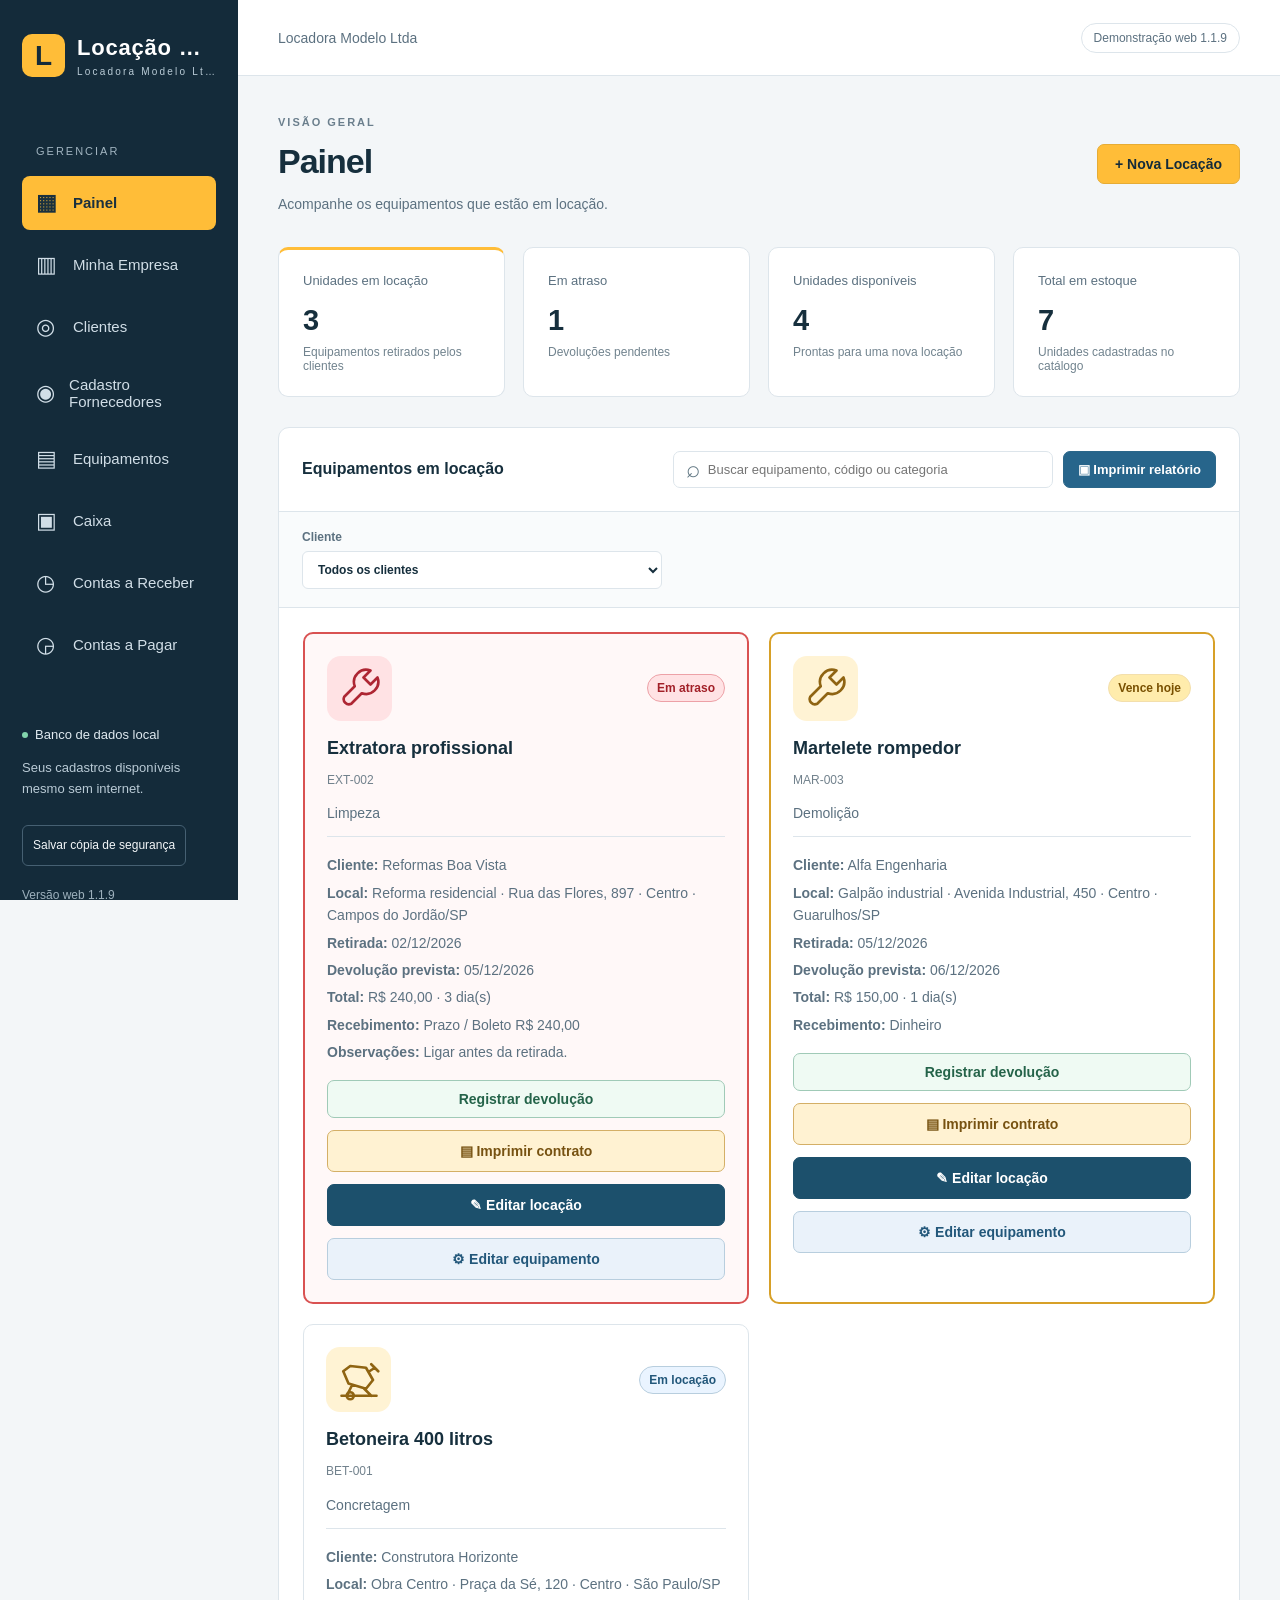
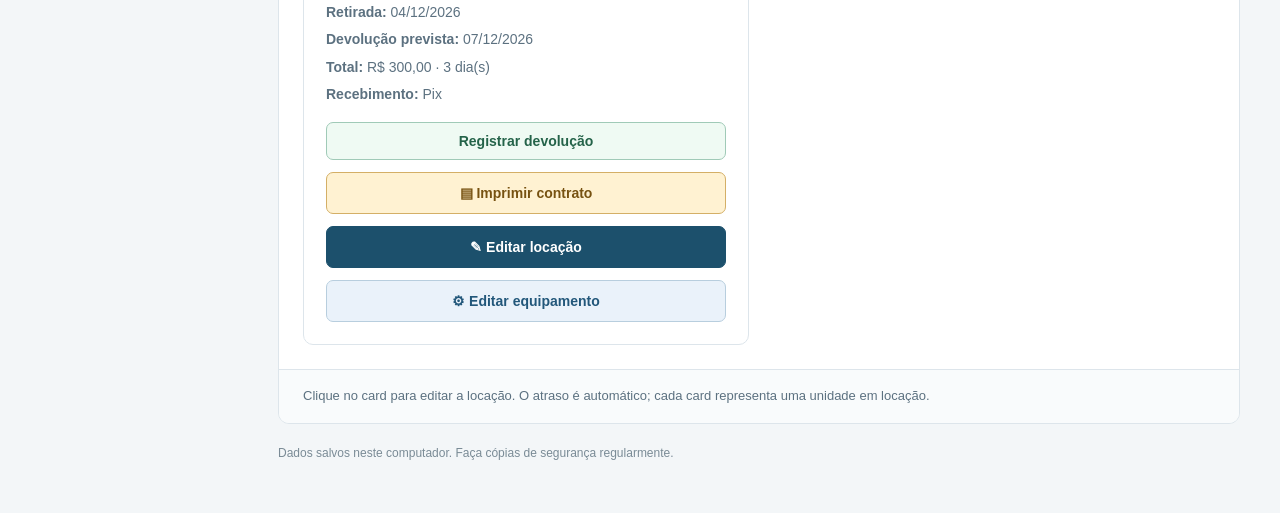
==== commit 1a094f52: "Atualiza demonstracao web para versao 1.1.9" ====
--- a/docs/index.html
+++ b/docs/index.html
@@ -1,9 +1,9 @@
 <!doctype html>
-<html lang="pt-BR"><head><meta charset="utf-8"><meta name="viewport" content="width=device-width,initial-scale=1"><meta http-equiv="Content-Security-Policy" content="default-src 'self'; script-src 'self'; style-src 'self'; img-src 'self' data:; connect-src 'none'; object-src 'none'; base-uri 'none'; form-action 'none'"><title>Locação • Gestão de equipamentos</title><link rel="stylesheet" href="style.css"></head>
-<body><div class="shell"><aside class="sidebar"><div class="brand"><span class="brand-icon" id="brand-icon"><span id="brand-letter">L</span><img id="brand-logo" alt="Logotipo da empresa" hidden></span><div class="brand-copy"><strong id="brand-name">LOCAÇÃO</strong><small id="brand-tagline">EQUIPAMENTOS</small></div></div><p class="nav-label">GERENCIAR</p><nav aria-label="Navegação principal"><button class="nav-item active" data-view="dashboard" aria-current="page"><span aria-hidden="true">▦</span> Painel</button><button class="nav-item" data-view="company"><span aria-hidden="true">▥</span> Minha Empresa</button><button class="nav-item" data-view="clients"><span aria-hidden="true">◎</span> Clientes</button><button class="nav-item" data-view="suppliers"><span aria-hidden="true">◉</span> Cadastro Fornecedores</button><button class="nav-item" data-view="equipment"><span aria-hidden="true">▤</span> Equipamentos</button><button class="nav-item" data-view="cash"><span aria-hidden="true">▣</span> Caixa</button><button class="nav-item" data-view="receivables"><span aria-hidden="true">◷</span> Contas a Receber</button><button class="nav-item" data-view="payables"><span aria-hidden="true">◶</span> Contas a Pagar</button></nav><div class="sidebar-foot"><div class="local-badge"><span></span> Banco de dados local</div><p>Seus cadastros disponíveis<br>mesmo sem internet.</p><button id="backup" class="backup-button">Salvar cópia de segurança</button><small>Demonstração web</small></div></aside>
-<main><header class="topbar"><span id="topbar-company">Construção & manutenção</span><span class="pill">Demonstração web</span></header><div class="content"><div class="title-row"><div><p class="eyebrow">CADASTROS</p><h1 id="title">Clientes</h1><p id="subtitle">Seus clientes e os endereços de cada obra, em um só lugar.</p></div><button id="new-record" class="primary">+ Novo cliente</button></div><div class="stats" id="stats"></div><section class="list-panel" aria-label="Cadastros"><div class="list-toolbar"><h2 id="list-title">Todos os clientes</h2><div class="list-toolbar-actions"><label class="search"><span aria-hidden="true">⌕</span><input id="search" type="search" placeholder="Buscar nome, CPF/CNPJ ou telefone" aria-label="Buscar cadastros"></label><button id="print-report" type="button" class="report-button">▣ Imprimir relatório</button></div></div><div id="cash-query" class="cash-query"><button id="toggle-cash-query" type="button" class="secondary">⌕ Consultar outro período</button><div id="cash-controls" class="cash-controls" hidden><label>Período<select id="cash-period"><option value="today">Hoje</option><option value="7">Últimos 7 dias</option><option value="30">Últimos 30 dias</option><option value="month">Este mês</option><option value="all">Todo o período</option></select></label><label>Forma de pagamento<select id="cash-method"><option value="all">Todas as formas</option><option value="cash">Dinheiro</option><option value="pix">Pix</option><option value="debit">Débito</option><option value="credit">Crédito</option></select></label><div class="cash-breakdown"><h3>Resumo por forma de pagamento</h3><div id="cash-summary"></div></div><label class="cash-quick-search">Buscar movimentação<input id="cash-search" type="search" placeholder="Cliente ou equipamento"></label></div></div><div id="records" aria-live="polite"><div class="empty">Carregando cadastros…</div></div></section><p class="footnote">Dados salvos neste computador. Faça cópias de segurança regularmente.</p></div></main></div>
+<html lang="pt-BR"><head><meta charset="utf-8"><meta name="viewport" content="width=device-width,initial-scale=1"><meta http-equiv="Content-Security-Policy" content="default-src 'self'; script-src 'self'; style-src 'self'; img-src 'self' data:; connect-src 'none'; object-src 'none'; base-uri 'none'; form-action 'none'"><title>Locação • Gestão de equipamentos</title><link rel="stylesheet" href="style.css?v=1.1.9"></head>
+<body><div class="shell"><aside class="sidebar"><div class="brand"><span class="brand-icon" id="brand-icon"><span id="brand-letter">L</span><img id="brand-logo" alt="Logotipo da empresa" hidden></span><div class="brand-copy"><strong id="brand-name">LOCAÇÃO</strong><small id="brand-tagline">EQUIPAMENTOS</small></div></div><p class="nav-label">GERENCIAR</p><nav aria-label="Navegação principal"><button class="nav-item active" data-view="dashboard" aria-current="page"><span aria-hidden="true">▦</span> Painel</button><button class="nav-item" data-view="company"><span aria-hidden="true">▥</span> Minha Empresa</button><button class="nav-item" data-view="clients"><span aria-hidden="true">◎</span> Clientes</button><button class="nav-item" data-view="suppliers"><span aria-hidden="true">◉</span> Cadastro Fornecedores</button><button class="nav-item" data-view="equipment"><span aria-hidden="true">▤</span> Equipamentos</button><button class="nav-item" data-view="cash"><span aria-hidden="true">▣</span> Caixa</button><button class="nav-item" data-view="receivables"><span aria-hidden="true">◷</span> Contas a Receber</button><button class="nav-item" data-view="payables"><span aria-hidden="true">◶</span> Contas a Pagar</button></nav><div class="sidebar-foot"><div class="local-badge"><span></span> Banco de dados local</div><p>Seus cadastros disponíveis<br>mesmo sem internet.</p><button id="backup" class="backup-button">Salvar cópia de segurança</button><small>Versão web 1.1.9</small></div></aside>
+<main><header class="topbar"><span id="topbar-company">Construção & manutenção</span><span class="pill">Demonstração web 1.1.9</span></header><div class="content"><div class="title-row"><div><p class="eyebrow">CADASTROS</p><h1 id="title">Clientes</h1><p id="subtitle">Seus clientes e os endereços de cada obra, em um só lugar.</p></div><button id="new-record" class="primary">+ Novo cliente</button></div><div class="stats" id="stats"></div><section class="list-panel" aria-label="Cadastros"><div class="list-toolbar"><h2 id="list-title">Todos os clientes</h2><div class="list-toolbar-actions"><label class="search"><span aria-hidden="true">⌕</span><input id="search" type="search" placeholder="Buscar nome, CPF/CNPJ ou telefone" aria-label="Buscar cadastros"></label><button id="print-report" type="button" class="report-button">▣ Imprimir relatório</button></div></div><div id="cash-query" class="cash-query"><button id="toggle-cash-query" type="button" class="secondary">⌕ Consultar outro período</button><div id="cash-controls" class="cash-controls" hidden><label>Período<select id="cash-period"><option value="today">Hoje</option><option value="7">Últimos 7 dias</option><option value="30">Últimos 30 dias</option><option value="month">Este mês</option><option value="all">Todo o período</option></select></label><label>Forma de pagamento<select id="cash-method"><option value="all">Todas as formas</option><option value="cash">Dinheiro</option><option value="pix">Pix</option><option value="debit">Débito</option><option value="credit">Crédito</option></select></label><div class="cash-breakdown"><h3>Resumo por forma de pagamento</h3><div id="cash-summary"></div></div><label class="cash-quick-search">Buscar movimentação<input id="cash-search" type="search" placeholder="Cliente ou equipamento"></label></div></div><div id="records" aria-live="polite"><div class="empty">Carregando cadastros…</div></div></section><p class="footnote">Dados salvos neste computador. Faça cópias de segurança regularmente.</p></div></main></div>
 <dialog id="editor" aria-labelledby="editor-title"><form id="record-form" novalidate><header class="dialog-header"><div><p class="eyebrow">CADASTRO</p><h2 id="editor-title">Novo cliente</h2></div><button type="button" class="icon-button" id="close-editor" aria-label="Fechar cadastro">×</button></header><div id="editor-tabs" role="tablist" aria-label="Dados do cadastro"></div><div id="form-body"></div><div id="form-error" role="alert" hidden></div><footer class="dialog-footer"><span>* Campos obrigatórios</span><div><button type="button" id="cancel-editor" class="secondary">Cancelar</button><button type="submit" id="save" class="primary">Salvar cadastro</button></div></footer></form></dialog>
-<dialog id="confirm" aria-labelledby="confirm-title"><h2 id="confirm-title">Excluir cadastro?</h2><p id="confirm-text"></p><div class="confirm-actions"><button id="cancel-delete" class="secondary">Cancelar</button><button id="confirm-delete" class="danger">Excluir cadastro</button></div></dialog><div id="toast" role="status" hidden></div><script src="demo-api.js"></script><script src="equipment-icons.js"></script><script src="rental-status.js"></script><script src="renderer.js"></script></body></html>
+<dialog id="confirm" aria-labelledby="confirm-title"><h2 id="confirm-title">Excluir cadastro?</h2><p id="confirm-text"></p><div class="confirm-actions"><button id="cancel-delete" class="secondary">Cancelar</button><button id="confirm-delete" class="danger">Excluir cadastro</button></div></dialog><div id="toast" role="status" hidden></div><script src="demo-api.js?v=1.1.9"></script><script src="equipment-icons.js?v=1.1.9"></script><script src="rental-status.js?v=1.1.9"></script><script src="renderer.js?v=1.1.9"></script></body></html>
 
 
 
--- a/docs/style.css
+++ b/docs/style.css
@@ -4,6 +4,8 @@
 #editor{position:fixed;inset:0;margin:0;width:100%;height:100%;max-width:none;max-height:none;border:0;border-radius:0;overflow:hidden}
 #editor #record-form{height:100%;display:flex;flex-direction:column;min-height:0}
 #editor .dialog-header,#editor #editor-tabs,#editor .dialog-footer,#editor #form-error{flex-shrink:0}
+.copy-button{font-size:12px;background:none;border:0;padding:8px;color:#8a5a00;font-weight:600}
+#return-error{margin-top:18px;padding:12px 14px;border-radius:6px;background:#fff0f1;color:#a12335;font-size:14px}
 #editor #form-body{flex:1;min-height:0;max-height:none;overflow-y:auto}
 body:has(#editor[open]){overflow:hidden}
 #rental-editor{position:fixed;inset:0;margin:0;width:100%;height:100%;max-width:none;max-height:none;border:0;border-radius:0;overflow:hidden}
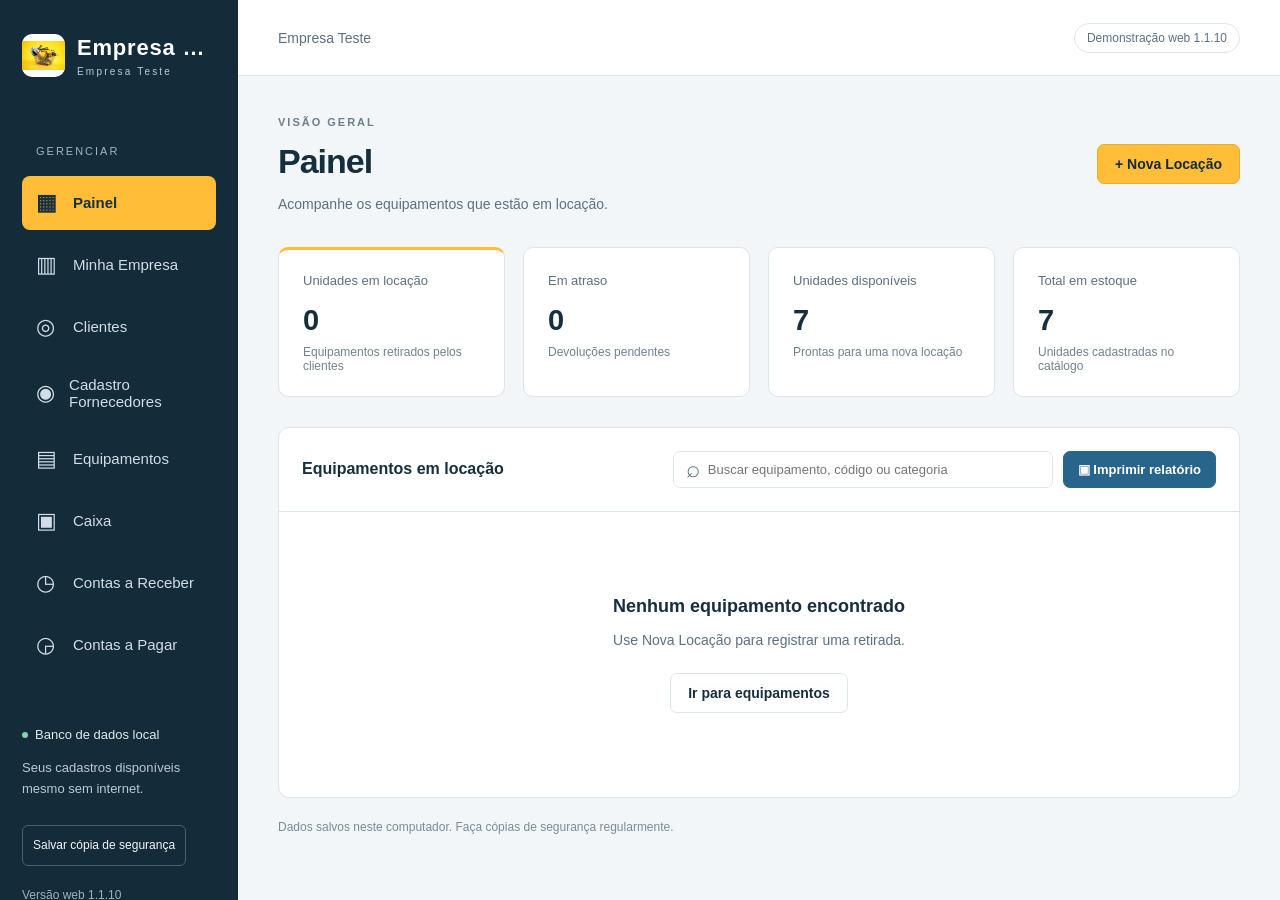
==== commit efeac0cf: "Corrige acesso aos modulos em telas menores e atualiza cache web" ====
--- a/docs/index.html
+++ b/docs/index.html
@@ -1,9 +1,9 @@
 <!doctype html>
-<html lang="pt-BR"><head><meta charset="utf-8"><meta name="viewport" content="width=device-width,initial-scale=1"><meta http-equiv="Content-Security-Policy" content="default-src 'self'; script-src 'self'; style-src 'self'; img-src 'self' data:; connect-src 'none'; object-src 'none'; base-uri 'none'; form-action 'none'"><title>Locação • Gestão de equipamentos</title><link rel="stylesheet" href="style.css?v=1.1.9"></head>
-<body><div class="shell"><aside class="sidebar"><div class="brand"><span class="brand-icon" id="brand-icon"><span id="brand-letter">L</span><img id="brand-logo" alt="Logotipo da empresa" hidden></span><div class="brand-copy"><strong id="brand-name">LOCAÇÃO</strong><small id="brand-tagline">EQUIPAMENTOS</small></div></div><p class="nav-label">GERENCIAR</p><nav aria-label="Navegação principal"><button class="nav-item active" data-view="dashboard" aria-current="page"><span aria-hidden="true">▦</span> Painel</button><button class="nav-item" data-view="company"><span aria-hidden="true">▥</span> Minha Empresa</button><button class="nav-item" data-view="clients"><span aria-hidden="true">◎</span> Clientes</button><button class="nav-item" data-view="suppliers"><span aria-hidden="true">◉</span> Cadastro Fornecedores</button><button class="nav-item" data-view="equipment"><span aria-hidden="true">▤</span> Equipamentos</button><button class="nav-item" data-view="cash"><span aria-hidden="true">▣</span> Caixa</button><button class="nav-item" data-view="receivables"><span aria-hidden="true">◷</span> Contas a Receber</button><button class="nav-item" data-view="payables"><span aria-hidden="true">◶</span> Contas a Pagar</button></nav><div class="sidebar-foot"><div class="local-badge"><span></span> Banco de dados local</div><p>Seus cadastros disponíveis<br>mesmo sem internet.</p><button id="backup" class="backup-button">Salvar cópia de segurança</button><small>Versão web 1.1.9</small></div></aside>
-<main><header class="topbar"><span id="topbar-company">Construção & manutenção</span><span class="pill">Demonstração web 1.1.9</span></header><div class="content"><div class="title-row"><div><p class="eyebrow">CADASTROS</p><h1 id="title">Clientes</h1><p id="subtitle">Seus clientes e os endereços de cada obra, em um só lugar.</p></div><button id="new-record" class="primary">+ Novo cliente</button></div><div class="stats" id="stats"></div><section class="list-panel" aria-label="Cadastros"><div class="list-toolbar"><h2 id="list-title">Todos os clientes</h2><div class="list-toolbar-actions"><label class="search"><span aria-hidden="true">⌕</span><input id="search" type="search" placeholder="Buscar nome, CPF/CNPJ ou telefone" aria-label="Buscar cadastros"></label><button id="print-report" type="button" class="report-button">▣ Imprimir relatório</button></div></div><div id="cash-query" class="cash-query"><button id="toggle-cash-query" type="button" class="secondary">⌕ Consultar outro período</button><div id="cash-controls" class="cash-controls" hidden><label>Período<select id="cash-period"><option value="today">Hoje</option><option value="7">Últimos 7 dias</option><option value="30">Últimos 30 dias</option><option value="month">Este mês</option><option value="all">Todo o período</option></select></label><label>Forma de pagamento<select id="cash-method"><option value="all">Todas as formas</option><option value="cash">Dinheiro</option><option value="pix">Pix</option><option value="debit">Débito</option><option value="credit">Crédito</option></select></label><div class="cash-breakdown"><h3>Resumo por forma de pagamento</h3><div id="cash-summary"></div></div><label class="cash-quick-search">Buscar movimentação<input id="cash-search" type="search" placeholder="Cliente ou equipamento"></label></div></div><div id="records" aria-live="polite"><div class="empty">Carregando cadastros…</div></div></section><p class="footnote">Dados salvos neste computador. Faça cópias de segurança regularmente.</p></div></main></div>
+<html lang="pt-BR"><head><meta charset="utf-8"><meta name="viewport" content="width=device-width,initial-scale=1"><meta http-equiv="Content-Security-Policy" content="default-src 'self'; script-src 'self'; style-src 'self'; img-src 'self' data:; connect-src 'none'; object-src 'none'; base-uri 'none'; form-action 'none'"><title>Locação • Gestão de equipamentos</title><link rel="stylesheet" href="style.css?v=1.1.10"></head>
+<body><div class="shell"><aside class="sidebar"><div class="brand"><span class="brand-icon" id="brand-icon"><span id="brand-letter">L</span><img id="brand-logo" alt="Logotipo da empresa" hidden></span><div class="brand-copy"><strong id="brand-name">LOCAÇÃO</strong><small id="brand-tagline">EQUIPAMENTOS</small></div></div><p class="nav-label">GERENCIAR</p><nav aria-label="Navegação principal"><button class="nav-item active" data-view="dashboard" aria-current="page"><span aria-hidden="true">▦</span> Painel</button><button class="nav-item" data-view="company"><span aria-hidden="true">▥</span> Minha Empresa</button><button class="nav-item" data-view="clients"><span aria-hidden="true">◎</span> Clientes</button><button class="nav-item" data-view="suppliers"><span aria-hidden="true">◉</span> Cadastro Fornecedores</button><button class="nav-item" data-view="equipment"><span aria-hidden="true">▤</span> Equipamentos</button><button class="nav-item" data-view="cash"><span aria-hidden="true">▣</span> Caixa</button><button class="nav-item" data-view="receivables"><span aria-hidden="true">◷</span> Contas a Receber</button><button class="nav-item" data-view="payables"><span aria-hidden="true">◶</span> Contas a Pagar</button></nav><div class="sidebar-foot"><div class="local-badge"><span></span> Banco de dados local</div><p>Seus cadastros disponíveis<br>mesmo sem internet.</p><button id="backup" class="backup-button">Salvar cópia de segurança</button><small>Versão web 1.1.10</small></div></aside>
+<main><header class="topbar"><span id="topbar-company">Construção & manutenção</span><span class="pill">Demonstração web 1.1.10</span></header><div class="content"><div class="title-row"><div><p class="eyebrow">CADASTROS</p><h1 id="title">Clientes</h1><p id="subtitle">Seus clientes e os endereços de cada obra, em um só lugar.</p></div><button id="new-record" class="primary">+ Novo cliente</button></div><div class="stats" id="stats"></div><section class="list-panel" aria-label="Cadastros"><div class="list-toolbar"><h2 id="list-title">Todos os clientes</h2><div class="list-toolbar-actions"><label class="search"><span aria-hidden="true">⌕</span><input id="search" type="search" placeholder="Buscar nome, CPF/CNPJ ou telefone" aria-label="Buscar cadastros"></label><button id="print-report" type="button" class="report-button">▣ Imprimir relatório</button></div></div><div id="cash-query" class="cash-query"><button id="toggle-cash-query" type="button" class="secondary">⌕ Consultar outro período</button><div id="cash-controls" class="cash-controls" hidden><label>Período<select id="cash-period"><option value="today">Hoje</option><option value="7">Últimos 7 dias</option><option value="30">Últimos 30 dias</option><option value="month">Este mês</option><option value="all">Todo o período</option></select></label><label>Forma de pagamento<select id="cash-method"><option value="all">Todas as formas</option><option value="cash">Dinheiro</option><option value="pix">Pix</option><option value="debit">Débito</option><option value="credit">Crédito</option></select></label><div class="cash-breakdown"><h3>Resumo por forma de pagamento</h3><div id="cash-summary"></div></div><label class="cash-quick-search">Buscar movimentação<input id="cash-search" type="search" placeholder="Cliente ou equipamento"></label></div></div><div id="records" aria-live="polite"><div class="empty">Carregando cadastros…</div></div></section><p class="footnote">Dados salvos neste computador. Faça cópias de segurança regularmente.</p></div></main></div>
 <dialog id="editor" aria-labelledby="editor-title"><form id="record-form" novalidate><header class="dialog-header"><div><p class="eyebrow">CADASTRO</p><h2 id="editor-title">Novo cliente</h2></div><button type="button" class="icon-button" id="close-editor" aria-label="Fechar cadastro">×</button></header><div id="editor-tabs" role="tablist" aria-label="Dados do cadastro"></div><div id="form-body"></div><div id="form-error" role="alert" hidden></div><footer class="dialog-footer"><span>* Campos obrigatórios</span><div><button type="button" id="cancel-editor" class="secondary">Cancelar</button><button type="submit" id="save" class="primary">Salvar cadastro</button></div></footer></form></dialog>
-<dialog id="confirm" aria-labelledby="confirm-title"><h2 id="confirm-title">Excluir cadastro?</h2><p id="confirm-text"></p><div class="confirm-actions"><button id="cancel-delete" class="secondary">Cancelar</button><button id="confirm-delete" class="danger">Excluir cadastro</button></div></dialog><div id="toast" role="status" hidden></div><script src="demo-api.js?v=1.1.9"></script><script src="equipment-icons.js?v=1.1.9"></script><script src="rental-status.js?v=1.1.9"></script><script src="renderer.js?v=1.1.9"></script></body></html>
+<dialog id="confirm" aria-labelledby="confirm-title"><h2 id="confirm-title">Excluir cadastro?</h2><p id="confirm-text"></p><div class="confirm-actions"><button id="cancel-delete" class="secondary">Cancelar</button><button id="confirm-delete" class="danger">Excluir cadastro</button></div></dialog><div id="toast" role="status" hidden></div><script src="demo-api.js?v=1.1.10"></script><script src="equipment-icons.js?v=1.1.10"></script><script src="rental-status.js?v=1.1.10"></script><script src="renderer.js?v=1.1.10"></script></body></html>
 
 
 
--- a/docs/style.css
+++ b/docs/style.css
@@ -41,3 +41,20 @@
 @media(max-width:620px){.company-logo-field{align-items:flex-start;flex-direction:column}.company-logo-preview{width:82px;height:82px;flex-basis:82px}}
 .list-toolbar-actions{display:flex;justify-content:flex-end;align-items:center;gap:10px;flex:1;min-width:0}.list-toolbar-actions .search{flex:1}.report-button{border:1px solid #2b678a;border-radius:7px;background:#27658b;color:#fff;padding:10px 14px;font-weight:700;font-size:13px;white-space:nowrap}.report-button:hover{background:#1b5274}
 @media(max-width:760px){.list-toolbar-actions{align-items:stretch;flex-direction:column}.list-toolbar-actions .search{width:100%;max-width:none}.report-button{width:100%}}
+/* Keep every module reachable on shorter browser windows and mobile screens. */
+@media(min-width:761px){
+  .sidebar{overflow-y:auto;overscroll-behavior:contain;scrollbar-width:thin;scrollbar-color:#718996 var(--navy)}
+  .sidebar>.brand,.sidebar>.nav-label,.sidebar>nav,.sidebar>.sidebar-foot{flex-shrink:0}
+}
+@media(min-width:761px) and (max-height:800px){
+  .sidebar{padding-top:20px;padding-bottom:20px}
+  .brand{margin-bottom:24px}
+  .nav-label{margin-bottom:10px}
+  .nav-item{padding:10px 12px;margin-bottom:4px;font-size:14px;min-height:44px}
+  .sidebar-foot{padding-top:20px}
+}
+@media(max-width:760px){
+  .sidebar{flex-direction:column;align-items:stretch;gap:12px}
+  .sidebar nav{display:grid;grid-template-columns:repeat(2,minmax(0,1fr));gap:6px}
+  .nav-item{min-width:0;min-height:44px;white-space:normal}
+}
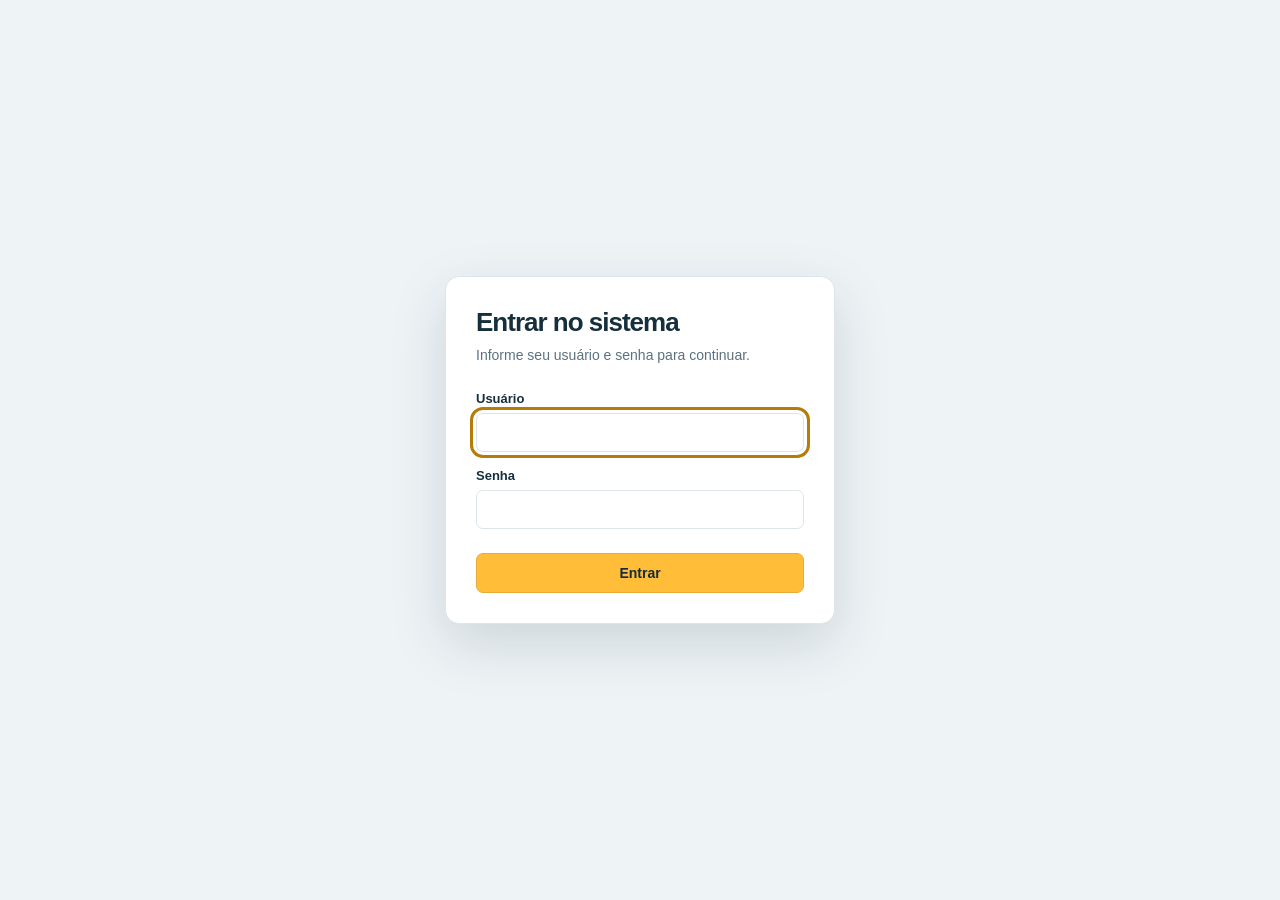
==== commit 5dfeb3cf: "Adiciona usuários e permissões por módulo na demonstração web" ====
--- a/docs/index.html
+++ b/docs/index.html
@@ -1,9 +1,9 @@
 <!doctype html>
-<html lang="pt-BR"><head><meta charset="utf-8"><meta name="viewport" content="width=device-width,initial-scale=1"><meta http-equiv="Content-Security-Policy" content="default-src 'self'; script-src 'self'; style-src 'self'; img-src 'self' data:; connect-src 'none'; object-src 'none'; base-uri 'none'; form-action 'none'"><title>Locação • Gestão de equipamentos</title><link rel="stylesheet" href="style.css?v=1.1.10"></head>
-<body><div class="shell"><aside class="sidebar"><div class="brand"><span class="brand-icon" id="brand-icon"><span id="brand-letter">L</span><img id="brand-logo" alt="Logotipo da empresa" hidden></span><div class="brand-copy"><strong id="brand-name">LOCAÇÃO</strong><small id="brand-tagline">EQUIPAMENTOS</small></div></div><p class="nav-label">GERENCIAR</p><nav aria-label="Navegação principal"><button class="nav-item active" data-view="dashboard" aria-current="page"><span aria-hidden="true">▦</span> Painel</button><button class="nav-item" data-view="company"><span aria-hidden="true">▥</span> Minha Empresa</button><button class="nav-item" data-view="clients"><span aria-hidden="true">◎</span> Clientes</button><button class="nav-item" data-view="suppliers"><span aria-hidden="true">◉</span> Cadastro Fornecedores</button><button class="nav-item" data-view="equipment"><span aria-hidden="true">▤</span> Equipamentos</button><button class="nav-item" data-view="cash"><span aria-hidden="true">▣</span> Caixa</button><button class="nav-item" data-view="receivables"><span aria-hidden="true">◷</span> Contas a Receber</button><button class="nav-item" data-view="payables"><span aria-hidden="true">◶</span> Contas a Pagar</button></nav><div class="sidebar-foot"><div class="local-badge"><span></span> Banco de dados local</div><p>Seus cadastros disponíveis<br>mesmo sem internet.</p><button id="backup" class="backup-button">Salvar cópia de segurança</button><small>Versão web 1.1.10</small></div></aside>
-<main><header class="topbar"><span id="topbar-company">Construção & manutenção</span><span class="pill">Demonstração web 1.1.10</span></header><div class="content"><div class="title-row"><div><p class="eyebrow">CADASTROS</p><h1 id="title">Clientes</h1><p id="subtitle">Seus clientes e os endereços de cada obra, em um só lugar.</p></div><button id="new-record" class="primary">+ Novo cliente</button></div><div class="stats" id="stats"></div><section class="list-panel" aria-label="Cadastros"><div class="list-toolbar"><h2 id="list-title">Todos os clientes</h2><div class="list-toolbar-actions"><label class="search"><span aria-hidden="true">⌕</span><input id="search" type="search" placeholder="Buscar nome, CPF/CNPJ ou telefone" aria-label="Buscar cadastros"></label><button id="print-report" type="button" class="report-button">▣ Imprimir relatório</button></div></div><div id="cash-query" class="cash-query"><button id="toggle-cash-query" type="button" class="secondary">⌕ Consultar outro período</button><div id="cash-controls" class="cash-controls" hidden><label>Período<select id="cash-period"><option value="today">Hoje</option><option value="7">Últimos 7 dias</option><option value="30">Últimos 30 dias</option><option value="month">Este mês</option><option value="all">Todo o período</option></select></label><label>Forma de pagamento<select id="cash-method"><option value="all">Todas as formas</option><option value="cash">Dinheiro</option><option value="pix">Pix</option><option value="debit">Débito</option><option value="credit">Crédito</option></select></label><div class="cash-breakdown"><h3>Resumo por forma de pagamento</h3><div id="cash-summary"></div></div><label class="cash-quick-search">Buscar movimentação<input id="cash-search" type="search" placeholder="Cliente ou equipamento"></label></div></div><div id="records" aria-live="polite"><div class="empty">Carregando cadastros…</div></div></section><p class="footnote">Dados salvos neste computador. Faça cópias de segurança regularmente.</p></div></main></div>
+<html lang="pt-BR"><head><meta charset="utf-8"><meta name="viewport" content="width=device-width,initial-scale=1"><meta http-equiv="Content-Security-Policy" content="default-src 'self'; script-src 'self'; style-src 'self'; img-src 'self' data:; connect-src 'none'; object-src 'none'; base-uri 'none'; form-action 'none'"><title>Locação • Gestão de equipamentos</title><link rel="stylesheet" href="style.css?v=1.1.12"></head>
+<body><div class="shell"><aside class="sidebar"><div class="brand"><span class="brand-icon" id="brand-icon"><span id="brand-letter">L</span><img id="brand-logo" alt="Logotipo da empresa" hidden></span><div class="brand-copy"><strong id="brand-name">LOCAÇÃO</strong><small id="brand-tagline">EQUIPAMENTOS</small></div></div><p class="nav-label">GERENCIAR</p><nav aria-label="Navegação principal"><button class="nav-item active" data-view="dashboard" aria-current="page"><span aria-hidden="true">▦</span> Painel</button><button class="nav-item" data-view="company"><span aria-hidden="true">▥</span> Minha Empresa</button><button class="nav-item" data-view="clients"><span aria-hidden="true">◎</span> Clientes</button><button class="nav-item" data-view="suppliers"><span aria-hidden="true">◉</span> Cadastro Fornecedores</button><button class="nav-item" data-view="equipment"><span aria-hidden="true">▤</span> Equipamentos</button><button class="nav-item" data-view="cash"><span aria-hidden="true">▣</span> Caixa</button><button class="nav-item" data-view="receivables"><span aria-hidden="true">◷</span> Contas a Receber</button><button class="nav-item" data-view="payables"><span aria-hidden="true">◶</span> Contas a Pagar</button><button class="nav-item" data-view="users"><span aria-hidden="true">♙</span> Usuários</button></nav><div class="sidebar-foot"><div class="local-badge"><span></span> Banco de dados local</div><p>Seus cadastros disponíveis<br>mesmo sem internet.</p><button id="backup" class="backup-button">Salvar cópia de segurança</button><small>Versão web 1.1.12</small></div></aside>
+<main><header class="topbar"><span id="topbar-company">Construção & manutenção</span><div class="session-controls"><span class="pill">Demonstração web 1.1.12</span><span id="session-name"></span><button id="sign-out" type="button" class="secondary">Sair</button></div></header><div class="content"><div class="title-row"><div><p class="eyebrow">CADASTROS</p><h1 id="title">Clientes</h1><p id="subtitle">Seus clientes e os endereços de cada obra, em um só lugar.</p></div><button id="new-record" class="primary">+ Novo cliente</button></div><div class="stats" id="stats"></div><section class="list-panel" aria-label="Cadastros"><div class="list-toolbar"><h2 id="list-title">Todos os clientes</h2><div class="list-toolbar-actions"><label class="search"><span aria-hidden="true">⌕</span><input id="search" type="search" placeholder="Buscar nome, CPF/CNPJ ou telefone" aria-label="Buscar cadastros"></label><button id="print-report" type="button" class="report-button">▣ Imprimir relatório</button></div></div><div id="cash-query" class="cash-query"><button id="toggle-cash-query" type="button" class="secondary">⌕ Consultar outro período</button><div id="cash-controls" class="cash-controls" hidden><label>Período<select id="cash-period"><option value="today">Hoje</option><option value="7">Últimos 7 dias</option><option value="30">Últimos 30 dias</option><option value="month">Este mês</option><option value="all">Todo o período</option></select></label><label>Forma de pagamento<select id="cash-method"><option value="all">Todas as formas</option><option value="cash">Dinheiro</option><option value="pix">Pix</option><option value="debit">Débito</option><option value="credit">Crédito</option></select></label><div class="cash-breakdown"><h3>Resumo por forma de pagamento</h3><div id="cash-summary"></div></div><label class="cash-quick-search">Buscar movimentação<input id="cash-search" type="search" placeholder="Cliente ou equipamento"></label></div></div><div id="records" aria-live="polite"><div class="empty">Carregando cadastros…</div></div></section><p class="footnote">Dados salvos neste computador. Faça cópias de segurança regularmente.</p></div></main></div>
 <dialog id="editor" aria-labelledby="editor-title"><form id="record-form" novalidate><header class="dialog-header"><div><p class="eyebrow">CADASTRO</p><h2 id="editor-title">Novo cliente</h2></div><button type="button" class="icon-button" id="close-editor" aria-label="Fechar cadastro">×</button></header><div id="editor-tabs" role="tablist" aria-label="Dados do cadastro"></div><div id="form-body"></div><div id="form-error" role="alert" hidden></div><footer class="dialog-footer"><span>* Campos obrigatórios</span><div><button type="button" id="cancel-editor" class="secondary">Cancelar</button><button type="submit" id="save" class="primary">Salvar cadastro</button></div></footer></form></dialog>
-<dialog id="confirm" aria-labelledby="confirm-title"><h2 id="confirm-title">Excluir cadastro?</h2><p id="confirm-text"></p><div class="confirm-actions"><button id="cancel-delete" class="secondary">Cancelar</button><button id="confirm-delete" class="danger">Excluir cadastro</button></div></dialog><div id="toast" role="status" hidden></div><script src="demo-api.js?v=1.1.10"></script><script src="equipment-icons.js?v=1.1.10"></script><script src="rental-status.js?v=1.1.10"></script><script src="renderer.js?v=1.1.10"></script></body></html>
+<dialog id="confirm" aria-labelledby="confirm-title"><h2 id="confirm-title">Excluir cadastro?</h2><p id="confirm-text"></p><div class="confirm-actions"><button id="cancel-delete" class="secondary">Cancelar</button><button id="confirm-delete" class="danger">Excluir cadastro</button></div></dialog><dialog id="user-editor" aria-labelledby="user-title"><form id="user-form"><header class="dialog-header"><div><p class="eyebrow">ACESSO</p><h2 id="user-title">Novo usuário</h2></div><button type="button" class="icon-button" id="close-user" aria-label="Fechar">×</button></header><div class="user-form-body"><input id="user-id" type="hidden"><div class="grid"><label class="field">Nome *<input id="user-name" required maxlength="100"></label><label class="field">Usuário *<input id="user-username" required maxlength="40" autocomplete="off"></label><label class="field wide">Senha <input id="user-password" type="password" minlength="8" autocomplete="new-password"><small id="user-password-help"></small></label></div><h3>Acesso aos módulos</h3><div id="user-permissions" class="user-permissions"></div><div id="user-error" role="alert" hidden></div></div><footer class="dialog-footer"><span>Escolha o nível para cada módulo.</span><div><button type="button" id="cancel-user" class="secondary">Cancelar</button><button type="submit" id="save-user" class="primary">Salvar usuário</button></div></footer></form></dialog><div id="toast" role="status" hidden></div><script src="demo-api.js?v=1.1.12"></script><script src="access.js?v=1.1.12"></script><script src="equipment-icons.js?v=1.1.12"></script><script src="rental-status.js?v=1.1.12"></script><script src="renderer.js?v=1.1.12"></script></body></html>
 
 
 
--- a/docs/style.css
+++ b/docs/style.css
@@ -57,4 +57,10 @@
   .sidebar{flex-direction:column;align-items:stretch;gap:12px}
   .sidebar nav{display:grid;grid-template-columns:repeat(2,minmax(0,1fr));gap:6px}
   .nav-item{min-width:0;min-height:44px;white-space:normal}
-}+}
+.nav-item[hidden],#backup[hidden]{display:none!important}
+.session-controls{display:flex;align-items:center;gap:10px}.session-controls #session-name{font-size:13px;font-weight:700;color:var(--ink)}.session-controls .secondary{padding:8px 12px}
+#login-overlay{position:fixed;inset:0;z-index:9999;display:grid;place-items:center;background:#eef3f6;padding:20px}#login-overlay[hidden]{display:none}.auth-locked .shell{visibility:hidden}.login-card{width:min(100%,390px);padding:30px;background:#fff;border:1px solid var(--line);border-radius:14px;box-shadow:0 20px 55px #10293a25}.login-card h1{margin:0 0 6px;font-size:26px}.login-card p{color:var(--muted);font-size:14px;margin:0 0 24px}.login-card label{display:block;margin:0 0 16px;font-weight:700;font-size:13px}.login-card input{display:block;width:100%;margin-top:7px;padding:11px;border:1px solid var(--line);border-radius:7px;font:inherit}.login-card button{width:100%;margin-top:8px}.login-card [role=alert],#user-error{margin:10px 0;padding:10px;border-radius:6px;background:#fff0f1;color:#a12335;font-size:13px}
+.users-note{margin:20px 24px 0;padding:12px 14px;border-radius:7px;background:#f2f7fa;color:var(--muted);font-size:13px}.users-list{padding:8px 22px}.user-row{display:flex;align-items:center;justify-content:space-between;gap:16px;padding:18px 4px;border-bottom:1px solid var(--line)}.user-row:last-child{border-bottom:0}.user-row strong{display:block}.user-row small{display:block;color:var(--muted);margin-top:5px}.user-actions{display:flex;gap:8px}.user-form-body{padding:20px 24px;max-height:65vh;overflow:auto}.user-form-body h3{font-size:16px;margin:22px 0 12px}.user-permissions{display:grid;grid-template-columns:1fr 1fr;gap:10px}.user-permissions label{display:flex;align-items:center;justify-content:space-between;gap:8px;padding:10px;border:1px solid var(--line);border-radius:7px;font-size:13px}.user-permissions select{max-width:130px;padding:7px;border:1px solid var(--line);border-radius:5px;background:#fff}.user-form-body .field small{display:block;font-weight:400;color:var(--muted);margin-top:4px}
+body[data-readonly="true"] #new-record,body[data-readonly="true"] .actions,body[data-readonly="true"] .receivable-actions,body[data-readonly="true"] [data-action="return"],body[data-readonly="true"] [data-action="rental-edit"],body[data-readonly="true"] [data-action="contract"],body[data-readonly="true"] [data-action="new"],body[data-readonly="true"] [data-action="manage"],body[data-readonly="true"] [data-action="generate-collection"],body[data-readonly="true"] [data-action="edit-receivable"],body[data-readonly="true"] [data-action="receive"],body[data-readonly="true"] [data-action="payable-edit"],body[data-readonly="true"] [data-action="payable-pay"],body[data-readonly="true"] [data-action="payable-delete"],body[data-readonly="true"] #company-form footer button{display:none!important}
+@media(max-width:760px){.session-controls{flex-wrap:wrap;justify-content:flex-end}.user-permissions{grid-template-columns:1fr}.user-row{align-items:flex-start;flex-direction:column}}
